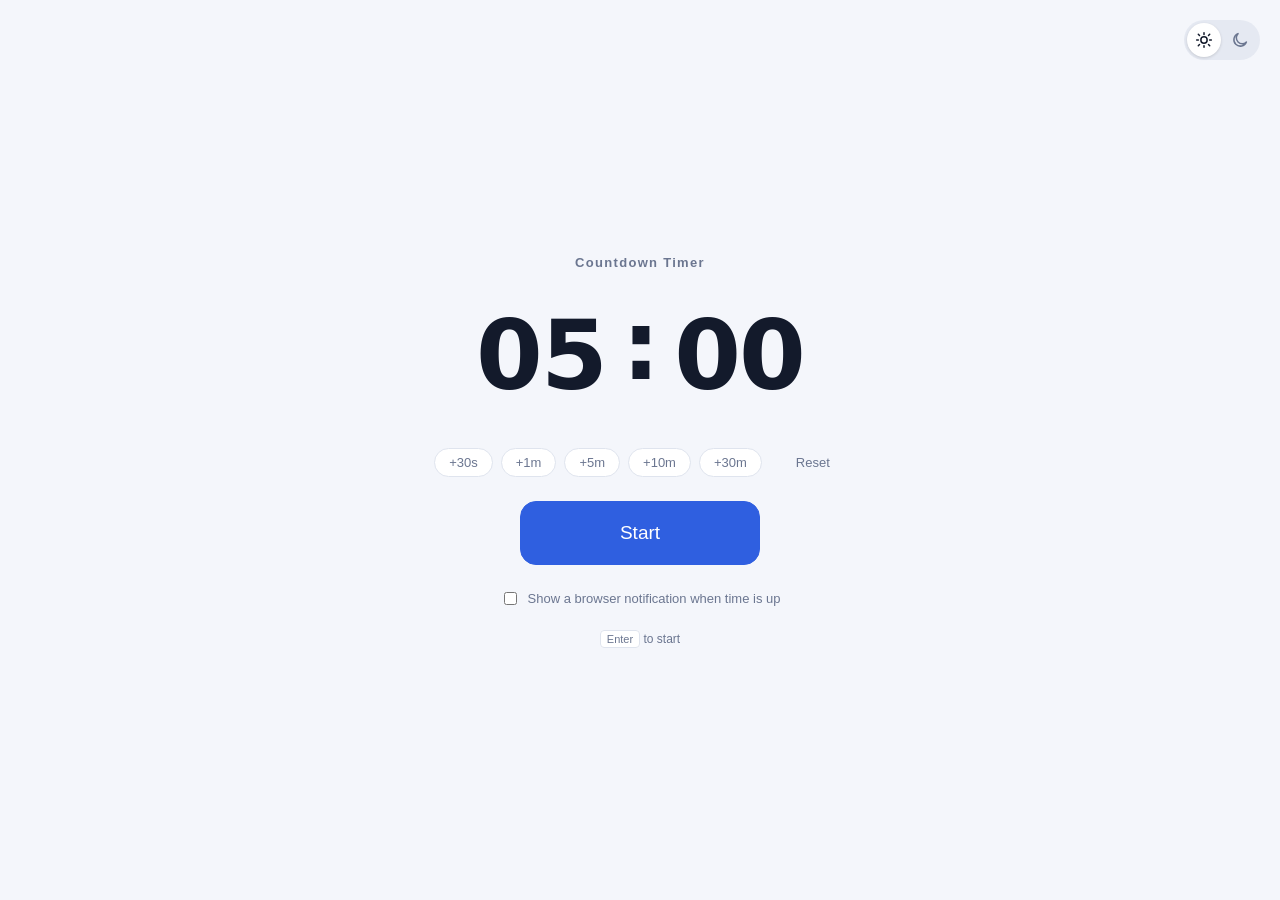
==== countdown/index.html @ 356d5a1c "カウントダウンタイマーを countdown/ ディレクトリへ移動する リポジトリ名を countdown-timer から timer に変更し、複数のタイマーを それぞれのディレクトリで管理できる" ====
<!doctype html>
<html lang="en">
<head>
  <meta charset="utf-8">
  <meta name="viewport" content="width=device-width, initial-scale=1">
  <title>Timer</title>
  <link rel="stylesheet" href="style.css">
  <script>
    // 描画前にテーマを確定させ、初回のちらつきを防ぐ
    try {
      var saved = localStorage.getItem('timer-theme');
      document.documentElement.dataset.theme =
        saved || (matchMedia('(prefers-color-scheme: dark)').matches ? 'dark' : 'light');
    } catch (e) {}
  </script>
</head>
<body>
  <div class="theme-switch" id="themeSwitch" role="group" aria-label="Theme">
    <button class="theme-switch__btn" type="button" data-theme-value="light" aria-label="Light mode" aria-pressed="false">
      <svg viewBox="0 0 24 24" fill="none" stroke="currentColor" stroke-width="2" stroke-linecap="round" aria-hidden="true">
        <circle cx="12" cy="12" r="4.2" />
        <path d="M12 2.2v2.3M12 19.5v2.3M4.4 4.4l1.6 1.6M18 18l1.6 1.6M2.2 12h2.3M19.5 12h2.3M4.4 19.6l1.6-1.6M18 6l1.6-1.6" />
      </svg>
    </button>
    <button class="theme-switch__btn" type="button" data-theme-value="dark" aria-label="Dark mode" aria-pressed="false">
      <svg viewBox="0 0 24 24" fill="none" stroke="currentColor" stroke-width="2" stroke-linecap="round" stroke-linejoin="round" aria-hidden="true">
        <path d="M20.5 14.6A8.6 8.6 0 1 1 9.4 3.5a6.9 6.9 0 0 0 11.1 11.1z" />
      </svg>
    </button>
  </div>

  <!-- 画面 1: 時間の設定 -->
  <main class="setup-screen" id="setupScreen">
    <h1 class="title">Countdown Timer</h1>

    <form class="setup" id="setup" autocomplete="off">
      <div class="time-input">
        <input class="seg" id="minutes" type="text" inputmode="numeric" maxlength="3" value="05" aria-label="Minutes">
        <span class="colon">:</span>
        <input class="seg" id="seconds" type="text" inputmode="numeric" maxlength="2" value="00" aria-label="Seconds">
      </div>

      <div class="presets" id="presets">
        <button type="button" class="chip" data-add="30">+30s</button>
        <button type="button" class="chip" data-add="60">+1m</button>
        <button type="button" class="chip" data-add="300">+5m</button>
        <button type="button" class="chip" data-add="600">+10m</button>
        <button type="button" class="chip" data-add="1800">+30m</button>
        <button type="button" class="reset-btn" id="clearBtn">Reset</button>
      </div>
    </form>

    <button class="btn btn--primary btn--large" id="startBtn" type="button">Start</button>

    <label class="notify">
      <input type="checkbox" id="notifyToggle">
      <span>Show a browser notification when time is up</span>
    </label>

    <p class="hint" id="setupHint"><kbd>Enter</kbd> to start</p>
  </main>

  <!-- 画面 2: カウントダウン -->
  <section class="run-screen" id="runScreen" hidden>
    <output class="display" id="display" aria-live="off">00:00</output>

    <button class="pause-overlay" id="pauseOverlay" type="button" aria-label="Resume">
      <svg viewBox="0 0 100 100" aria-hidden="true">
        <circle class="pause-overlay__disc" cx="50" cy="50" r="47" />
        <path class="pause-overlay__play" d="M38 31 L72 50 L38 69 Z" />
      </svg>
    </button>

    <div class="run-ui" id="runUi">
      <p class="run-status" id="runStatus"></p>
      <div class="run-controls">
        <button class="btn btn--ghost" id="primaryBtn" type="button">Pause</button>
        <button class="btn btn--ghost" id="backBtn" type="button">Back to setup</button>
      </div>
      <p class="hint"><kbd>Space</kbd> <span id="runHintAction">Pause</span>&nbsp;&nbsp;&nbsp;<kbd>Esc</kbd> Back to setup</p>
    </div>

    <div class="bar"><div class="bar__fill" id="progress"></div></div>
  </section>

  <script src="app.js"></script>
</body>
</html>
---- countdown/style.css ----
/* テーマは html の data-theme で決まる。head のスクリプトが描画前に light / dark を書き込む */
:root,
:root[data-theme="light"] {
  --bg: #f4f6fb;
  --surface: #ffffff;
  --border: #dfe4ee;
  --text: #131a2b;
  --text-dim: #6b7690;
  --accent: #2f5fe0;
  --accent-strong: #1f4bc4;
  --danger: #d13b3b;
  --track: #e5e9f2;
  --accent-soft: rgba(47, 95, 224, 0.14);
  --danger-soft: rgba(209, 59, 59, 0.1);
}

:root[data-theme="dark"] {
  --bg: #0e1320;
  --surface: #161d2e;
  --border: #26304a;
  --text: #e8ecf5;
  --text-dim: #8b96ae;
  --accent: #5b8cff;
  --accent-strong: #7aa2ff;
  --danger: #ff6b6b;
  --track: #232c44;
  --accent-soft: rgba(91, 140, 255, 0.22);
  --danger-soft: rgba(255, 107, 107, 0.16);
}

:root {
  --radius: 12px;
  /* 数字用。Mac は SF Pro Display の Bold、他 OS は各システムフォントの太字に落ちる */
  --font-display: "SF Pro Display", -apple-system, BlinkMacSystemFont, "Segoe UI", Roboto,
    "Helvetica Neue", system-ui, sans-serif;
}

* { box-sizing: border-box; }

[hidden] { display: none !important; }

html {
  -webkit-text-size-adjust: 100%; /* iOS Safari が横向きで文字を勝手に拡大するのを止める */
}

body {
  margin: 0;
  min-height: 100vh;
  min-height: 100dvh; /* モバイルでアドレスバーの分だけはみ出さないように */
  touch-action: manipulation; /* 連続タップ (+30s を何度も押す等) でダブルタップズームが起きないように */
  background: var(--bg);
  color: var(--text);
  font-family: "Helvetica Neue", Arial, "Hiragino Kaku Gothic ProN", "Hiragino Sans", Meiryo, sans-serif;
  -webkit-font-smoothing: antialiased;
}

/* ============ テーマ切り替え ============ */

.theme-switch {
  position: fixed;
  top: 20px;
  right: 20px;
  z-index: 2;
  display: flex;
  gap: 2px;
  padding: 3px;
  border-radius: 999px;
  background: var(--track);
  transition: opacity 0.4s ease;
}

/* カウント中に操作 UI が引っ込むときは、テーマ切り替えも一緒に消す */
body:has(.run-screen.is-idle) .theme-switch {
  opacity: 0;
  pointer-events: none;
}

.theme-switch__btn {
  display: grid;
  place-items: center;
  width: 34px;
  height: 34px;
  border: 0;
  border-radius: 999px;
  background: transparent;
  color: var(--text-dim);
  cursor: pointer;
  transition: background 0.18s ease, color 0.18s ease, box-shadow 0.18s ease;
}

.theme-switch__btn:hover { color: var(--text); }

.theme-switch__btn svg {
  width: 18px;
  height: 18px;
}

/* 選択中の側につまみが乗る */
.theme-switch__btn[aria-pressed="true"] {
  background: var(--surface);
  color: var(--text);
  box-shadow: 0 1px 3px rgba(0, 0, 0, 0.14);
}

.theme-switch__btn:focus-visible {
  outline: 2px solid var(--accent);
  outline-offset: 2px;
}

/* ============ 画面 1: 設定 ============ */

.setup-screen {
  min-height: 100vh;
  min-height: 100dvh;
  display: flex;
  flex-direction: column;
  align-items: center;
  justify-content: center;
  gap: 24px;
  padding: 24px;
}

.title {
  margin: 0;
  font-size: 13px;
  font-weight: 600;
  letter-spacing: 0.1em;
  color: var(--text-dim);
}

.setup {
  display: flex;
  flex-direction: column;
  align-items: center;
  gap: 30px;
}

/* 大きな数字そのものが入力欄。時 / 分 / 秒 の 3 セグメントで 1 つの時刻を構成する */
.time-input {
  display: flex;
  align-items: flex-start;
  font-family: var(--font-display);
  font-size: clamp(52px, 12vw, 96px);
  font-weight: 700;
  font-variant-numeric: tabular-nums;
  letter-spacing: -0.02em;
  line-height: 1;
}

.seg {
  /* 分は 3 桁まで伸びる。桁数は JS が --seg-digits で渡す */
  width: calc(var(--seg-digits, 2) * 1ch + 24px);
  padding: 6px 12px;
  border: 0;
  border-radius: 14px;
  background: transparent;
  color: inherit;
  font: inherit;
  font-variant-numeric: inherit;
  letter-spacing: inherit;
  text-align: center;
  caret-color: var(--accent);
  cursor: text;
  transition: background 0.15s ease, box-shadow 0.15s ease;
}

.seg::selection {
  background: var(--accent);
  color: #fff;
}

.seg:hover { box-shadow: inset 0 0 0 2px var(--border); }

.seg:focus {
  outline: none;
  background: var(--accent-soft);
  box-shadow: none;
}

/* 細いドット 2 つは太い数字に挟まれると沈んで見えるので、少し持ち上げて視覚的な中心を合わせる。
   フォントの幾何中心は数字と一致しているため、これは錯視に対する視覚補正。効き方が画面で違うので
   持ち上げ量は 2 画面それぞれで持つ (カウントダウン画面は .display__colon 側で指定)。
   position: relative なら幅・高さは変わらず、カウントダウン画面の fitDisplay() の採寸にも影響しない */
.colon {
  position: relative;
  top: -0.015em;
  padding: 6px 2px;
  line-height: 1;
}

.presets {
  display: flex;
  flex-wrap: wrap;
  justify-content: center;
  gap: 8px;
}

.chip {
  padding: 6px 14px;
  border: 1px solid var(--border);
  border-radius: 999px;
  background: var(--surface);
  color: var(--text-dim);
  font-size: 13px;
  font-family: inherit;
  cursor: pointer;
  transition: color 0.15s ease, border-color 0.15s ease;
}

.reset-btn {
  margin-left: 10px;
  padding: 6px 16px;
  border: 0;
  border-radius: 999px;
  background: transparent;
  color: var(--text-dim);
  font-family: inherit;
  font-size: 13px;
  cursor: pointer;
  transition: background 0.15s ease, color 0.15s ease;
}

.reset-btn:hover {
  background: var(--danger-soft);
  color: var(--danger);
}

.reset-btn:focus-visible {
  outline: 2px solid var(--accent);
  outline-offset: 2px;
}

.chip:hover {
  color: var(--text);
  border-color: var(--accent);
}

/* ============ 画面 2: カウントダウン ============ */

.run-screen {
  position: fixed;
  inset: 0;
  z-index: 1;
  display: flex;
  align-items: center;
  justify-content: center;
  background: var(--bg);
  overflow: hidden;
}

.display {
  font-family: var(--font-display);
  font-size: 100px; /* JS が transform: scale() で画面いっぱいに拡大する基準値 */
  font-weight: 700;
  font-variant-numeric: tabular-nums;
  letter-spacing: -0.03em;
  line-height: 1;
  white-space: nowrap;
  transform-origin: center center;
  will-change: transform;
  transition: filter 0.25s ease, opacity 0.25s ease;
}

/* こちらは scale() で大きく拡大されるぶん錯視が強く出るので、設定画面より深く持ち上げる。
   margin は .display の letter-spacing (負値) でコロンの両隣が詰まるぶんを開け直すもの */
.display__colon {
  position: relative;
  top: -0.11em;
  margin: 0 0.08em;
}

/* 一時停止中: 数字をぼかして、中央の再生アイコンに視線を渡す */
.pause-overlay {
  position: absolute;
  inset: 0;
  display: none;
  place-items: center;
  padding: 0;
  border: 0;
  background: transparent;
  cursor: pointer;
}

.run-screen.is-paused .pause-overlay { display: grid; }

.pause-overlay svg {
  width: clamp(96px, 17vw, 260px);
  height: auto;
  transition: transform 0.2s ease;
}

.pause-overlay:hover svg { transform: scale(1.06); }

.pause-overlay__disc {
  fill: var(--text);
  opacity: 0.1;
}

/* fill と同色の stroke を linejoin: round で重ね、角の丸い三角形にする */
.pause-overlay__play {
  fill: var(--text);
  stroke: var(--text);
  stroke-width: 12;
  stroke-linejoin: round;
  opacity: 0.88;
}

.pause-overlay:focus-visible {
  outline: 2px solid var(--accent);
  outline-offset: -4px;
}

.run-ui {
  position: absolute;
  left: 0;
  right: 0;
  bottom: 28px;
  display: flex;
  flex-direction: column;
  align-items: center;
  gap: 12px;
  transition: opacity 0.4s ease;
}

.run-status {
  margin: 0;
  min-height: 1em; /* 文言が空でも UI の位置が跳ねないように高さを保つ */
  font-size: 12px;
  letter-spacing: 0.1em;
  color: var(--text-dim);
}

.run-controls {
  display: flex;
  gap: 10px;
}

.run-screen { cursor: pointer; }
.run-screen.is-finished { cursor: default; }

/* 操作から一定時間が経ったら数字だけを残す */
.run-screen.is-idle { cursor: none; }
.run-screen.is-idle .run-ui { opacity: 0; pointer-events: none; }

.run-screen.is-paused .display {
  filter: blur(1.6px);
  opacity: 0.5;
}

.run-screen.is-finished .display { color: var(--danger); }
.run-screen.is-finished .run-status { color: var(--danger); }
.run-screen.is-finished .bar__fill { background: var(--danger); }

.bar {
  position: absolute;
  left: 0;
  right: 0;
  bottom: 0;
  height: 3px;
  background: var(--track);
}

.bar__fill {
  height: 100%;
  background: var(--accent);
  transform-origin: left center;
  transform: scaleX(0);
}

/* ============ 共通パーツ ============ */

.btn {
  min-width: 140px;
  padding: 12px 22px;
  border: 1px solid var(--border);
  border-radius: var(--radius);
  background: var(--surface);
  color: var(--text);
  font-size: 15px;
  font-family: inherit;
  cursor: pointer;
  transition: background 0.15s ease, border-color 0.15s ease, color 0.15s ease;
}

.btn:hover { border-color: var(--accent); }

.btn--large {
  min-width: 240px;
  padding: 20px 48px;
  border-radius: 16px;
  font-size: 19px;
  font-weight: 500;
}

.btn--primary {
  background: var(--accent);
  border-color: var(--accent);
  color: #fff;
}

.btn--primary:hover { background: var(--accent-strong); border-color: var(--accent-strong); }

.btn--ghost {
  min-width: 120px;
  padding: 9px 18px;
  background: transparent;
  color: var(--text-dim);
  font-size: 13px;
}

.btn--ghost:hover { color: var(--text); }

.btn:focus-visible {
  outline: 2px solid var(--accent);
  outline-offset: 2px;
}

.notify {
  display: flex;
  align-items: center;
  gap: 8px;
  font-size: 13px;
  color: var(--text-dim);
  cursor: pointer;
}

.hint {
  margin: 0;
  font-size: 12px;
  color: var(--text-dim);
}

kbd {
  padding: 2px 6px;
  border: 1px solid var(--border);
  border-radius: 4px;
  background: var(--surface);
  font-family: inherit;
  font-size: 11px;
}

/* ============ タッチ端末 ============ */

/* キーボード前提のショートカット案内はタッチ端末では出さない。
   設定画面のヒント欄はエラー文言の表示にも使うので、kbd を含むときだけ隠す */
@media (hover: none) and (pointer: coarse) {
  .hint:has(kbd) { display: none; }
}

/* ============ 高さの低い横長画面 (スマホの横向き) ============ */

@media (orientation: landscape) and (max-height: 500px) {
  .theme-switch {
    top: 12px;
    right: 12px;
  }

  .setup-screen {
    gap: 14px;
    padding: 16px;
  }

  .setup { gap: 16px; }

  .btn--large {
    padding: 14px 40px;
    font-size: 17px;
  }

  /* 操作 UI を 1 行にまとめて、数字に使える高さを稼ぐ */
  .run-ui {
    bottom: 16px;
    flex-direction: row;
    flex-wrap: wrap;
    justify-content: center;
  }

  .run-status:empty { display: none; }
}
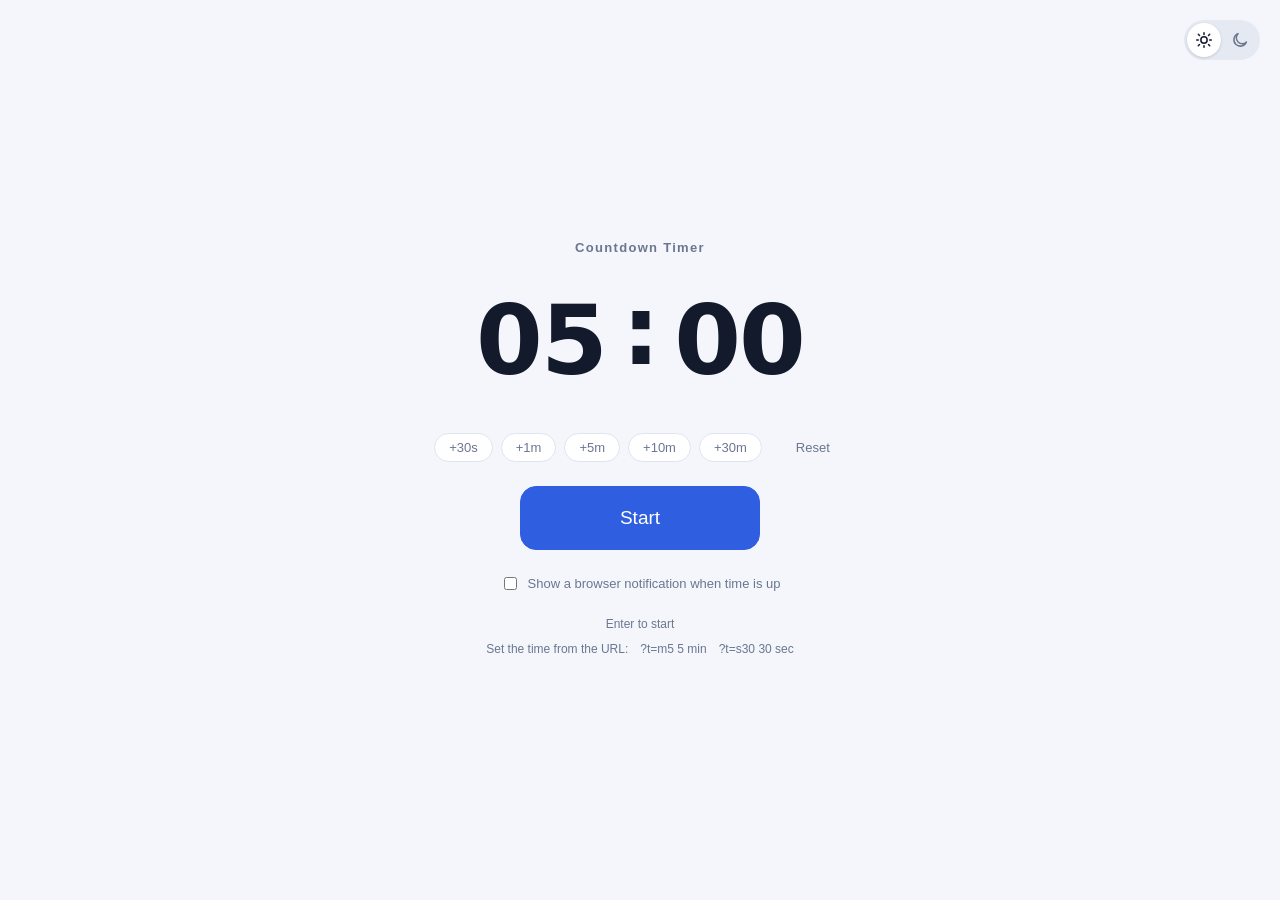
==== commit 420bd58a: "URL の ?t= でカウントダウンの初期時間を指定できるようにする - ?t=m5 で 5 分、?t=s30 で 30 秒、?t=m5s30 で 5 分 30 秒を入力欄にセットする。   60 秒" ====
--- a/countdown/index.html
+++ b/countdown/index.html
@@ -57,7 +57,14 @@
       <span>Show a browser notification when time is up</span>
     </label>
 
-    <p class="hint" id="setupHint"><kbd>Enter</kbd> to start</p>
+    <div class="hints">
+      <p class="hint" id="setupHint"><kbd>Enter</kbd> to start</p>
+      <p class="hint url-tip">
+        <span>Set the time from the URL:</span>
+        <span><code>?t=m5</code> 5 min</span>
+        <span><code>?t=s30</code> 30 sec</span>
+      </p>
+    </div>
   </main>
 
   <!-- 画面 2: カウントダウン -->
--- a/countdown/style.css
+++ b/countdown/style.css
@@ -439,6 +439,36 @@
   font-size: 11px;
 }
 
+/* 設定画面の下の案内。Enter の案内と URL 指定の説明を 1 まとまりとして詰めて並べる */
+.hints {
+  display: flex;
+  flex-direction: column;
+  align-items: center;
+  gap: 8px;
+}
+
+/* 例ごとに折り返さないまとまりにして、狭い画面では例の単位で次の行へ送る */
+.url-tip {
+  display: flex;
+  flex-wrap: wrap;
+  justify-content: center;
+  gap: 2px 12px;
+  line-height: 1.8;
+}
+
+.url-tip > span { white-space: nowrap; }
+
+/* 設定画面の案内は装飾せず、周りの文章と同じ見た目にする。
+   kbd は「タッチ端末では隠す」判定 (.hint:has(kbd)) に使うので、要素は残して見た目だけ打ち消す */
+.hints kbd,
+.hints code {
+  padding: 0;
+  border: 0;
+  background: none;
+  color: inherit;
+  font: inherit;
+}
+
 /* ============ タッチ端末 ============ */
 
 /* キーボード前提のショートカット案内はタッチ端末では出さない。
@@ -476,4 +506,7 @@
   }
 
   .run-status:empty { display: none; }
-}
+
+  /* 高さに余裕がないので、URL 指定の説明は省く */
+  .url-tip { display: none; }
+}
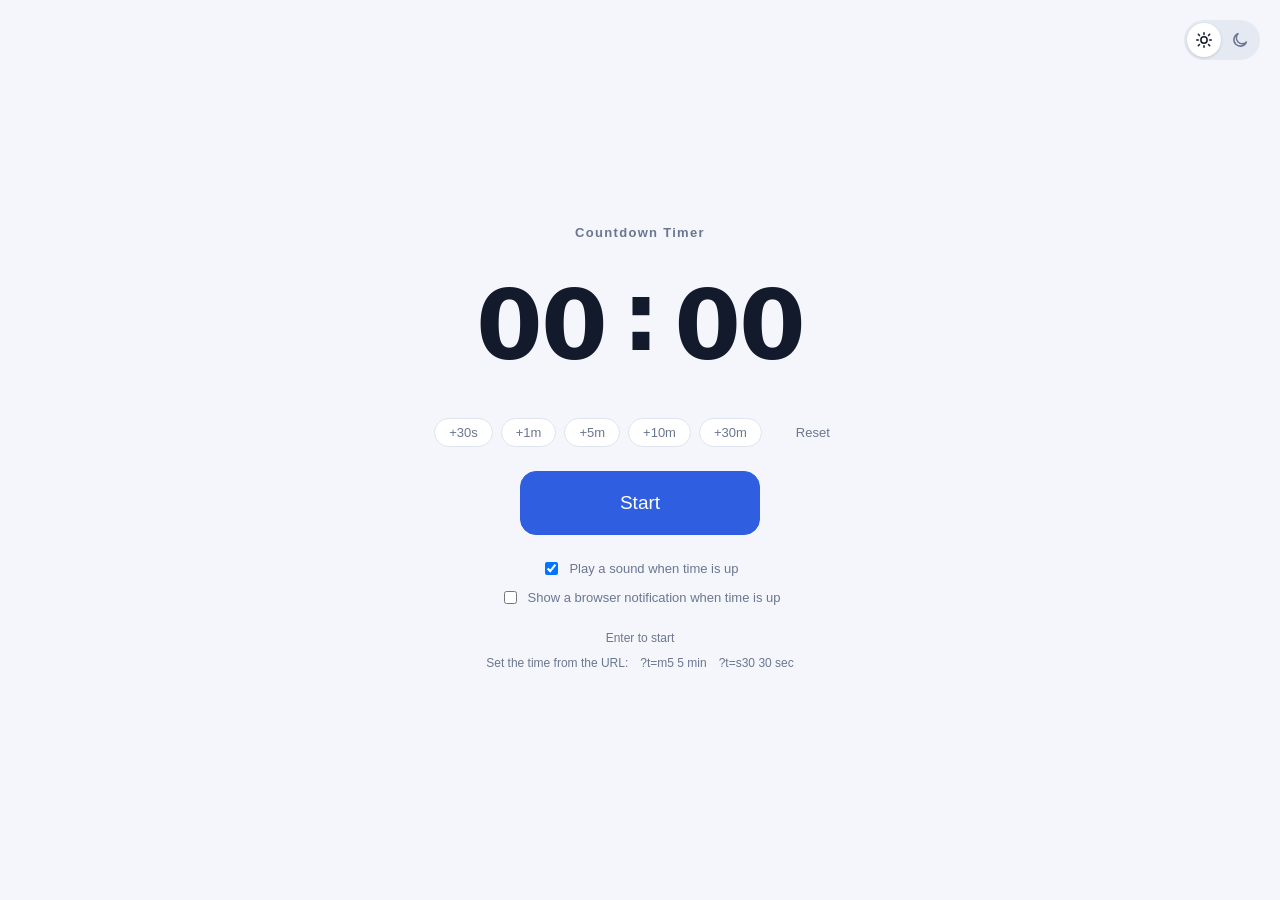
==== commit a78b9d45: "カウントダウンタイマーにサウンドの on/off を追加し、終了時の表示を整える - 終了時の色を赤から緑に変更した。終了状態専用の --finish を新設し、   リセットボタンの hover で" ====
--- a/countdown/index.html
+++ b/countdown/index.html
@@ -6,27 +6,42 @@
   <title>Timer</title>
   <link rel="stylesheet" href="style.css">
   <script>
-    // 描画前にテーマを確定させ、初回のちらつきを防ぐ
+    // 描画前にテーマを確定させ、初回のちらつきを防ぐ。キーは app.js の THEME_KEY と揃える
     try {
-      var saved = localStorage.getItem('timer-theme');
+      var saved = localStorage.getItem('timer:countdown:theme');
       document.documentElement.dataset.theme =
         saved || (matchMedia('(prefers-color-scheme: dark)').matches ? 'dark' : 'light');
     } catch (e) {}
   </script>
 </head>
 <body>
-  <div class="theme-switch" id="themeSwitch" role="group" aria-label="Theme">
-    <button class="theme-switch__btn" type="button" data-theme-value="light" aria-label="Light mode" aria-pressed="false">
-      <svg viewBox="0 0 24 24" fill="none" stroke="currentColor" stroke-width="2" stroke-linecap="round" aria-hidden="true">
-        <circle cx="12" cy="12" r="4.2" />
-        <path d="M12 2.2v2.3M12 19.5v2.3M4.4 4.4l1.6 1.6M18 18l1.6 1.6M2.2 12h2.3M19.5 12h2.3M4.4 19.6l1.6-1.6M18 6l1.6-1.6" />
+  <div class="corner-controls">
+    <button class="sound-toggle" id="soundToggle" type="button" aria-pressed="true">
+      <svg class="sound-toggle__on" viewBox="0 0 24 24" fill="none" stroke="currentColor" stroke-width="2" stroke-linecap="round" stroke-linejoin="round" aria-hidden="true">
+        <path d="M4 9.5h3.2L12 5.6v12.8L7.2 14.5H4z" />
+        <path d="M16.2 8.8a4.5 4.5 0 0 1 0 6.4M18.8 6.2a8 8 0 0 1 0 11.6" />
       </svg>
+      <svg class="sound-toggle__off" viewBox="0 0 24 24" fill="none" stroke="currentColor" stroke-width="2" stroke-linecap="round" stroke-linejoin="round" aria-hidden="true">
+        <path d="M4 9.5h3.2L12 5.6v12.8L7.2 14.5H4z" />
+        <path d="M16.5 9.8l4.4 4.4M20.9 9.8l-4.4 4.4" />
+      </svg>
+      <span class="sound-toggle__on">Sound on</span>
+      <span class="sound-toggle__off">Sound off</span>
     </button>
-    <button class="theme-switch__btn" type="button" data-theme-value="dark" aria-label="Dark mode" aria-pressed="false">
-      <svg viewBox="0 0 24 24" fill="none" stroke="currentColor" stroke-width="2" stroke-linecap="round" stroke-linejoin="round" aria-hidden="true">
-        <path d="M20.5 14.6A8.6 8.6 0 1 1 9.4 3.5a6.9 6.9 0 0 0 11.1 11.1z" />
-      </svg>
-    </button>
+
+    <div class="theme-switch" id="themeSwitch" role="group" aria-label="Theme">
+      <button class="theme-switch__btn" type="button" data-theme-value="light" aria-label="Light mode" aria-pressed="false">
+        <svg viewBox="0 0 24 24" fill="none" stroke="currentColor" stroke-width="2" stroke-linecap="round" aria-hidden="true">
+          <circle cx="12" cy="12" r="4.2" />
+          <path d="M12 2.2v2.3M12 19.5v2.3M4.4 4.4l1.6 1.6M18 18l1.6 1.6M2.2 12h2.3M19.5 12h2.3M4.4 19.6l1.6-1.6M18 6l1.6-1.6" />
+        </svg>
+      </button>
+      <button class="theme-switch__btn" type="button" data-theme-value="dark" aria-label="Dark mode" aria-pressed="false">
+        <svg viewBox="0 0 24 24" fill="none" stroke="currentColor" stroke-width="2" stroke-linecap="round" stroke-linejoin="round" aria-hidden="true">
+          <path d="M20.5 14.6A8.6 8.6 0 1 1 9.4 3.5a6.9 6.9 0 0 0 11.1 11.1z" />
+        </svg>
+      </button>
+    </div>
   </div>
 
   <!-- 画面 1: 時間の設定 -->
@@ -35,7 +50,7 @@
 
     <form class="setup" id="setup" autocomplete="off">
       <div class="time-input">
-        <input class="seg" id="minutes" type="text" inputmode="numeric" maxlength="3" value="05" aria-label="Minutes">
+        <input class="seg" id="minutes" type="text" inputmode="numeric" maxlength="3" value="00" aria-label="Minutes">
         <span class="colon">:</span>
         <input class="seg" id="seconds" type="text" inputmode="numeric" maxlength="2" value="00" aria-label="Seconds">
       </div>
@@ -52,10 +67,17 @@
 
     <button class="btn btn--primary btn--large" id="startBtn" type="button">Start</button>
 
-    <label class="notify">
-      <input type="checkbox" id="notifyToggle">
-      <span>Show a browser notification when time is up</span>
-    </label>
+    <div class="checks">
+      <label class="check">
+        <input type="checkbox" id="soundCheck" checked>
+        <span>Play a sound when time is up</span>
+      </label>
+
+      <label class="check">
+        <input type="checkbox" id="notifyToggle">
+        <span>Show a browser notification when time is up</span>
+      </label>
+    </div>
 
     <div class="hints">
       <p class="hint" id="setupHint"><kbd>Enter</kbd> to start</p>
--- a/countdown/style.css
+++ b/countdown/style.css
@@ -9,6 +9,7 @@
   --accent: #2f5fe0;
   --accent-strong: #1f4bc4;
   --danger: #d13b3b;
+  --finish: #17804a;
   --track: #e5e9f2;
   --accent-soft: rgba(47, 95, 224, 0.14);
   --danger-soft: rgba(209, 59, 59, 0.1);
@@ -23,6 +24,7 @@
   --accent: #5b8cff;
   --accent-strong: #7aa2ff;
   --danger: #ff6b6b;
+  --finish: #5fd39a;
   --track: #232c44;
   --accent-soft: rgba(91, 140, 255, 0.22);
   --danger-soft: rgba(255, 107, 107, 0.16);
@@ -56,23 +58,67 @@
 
 /* ============ テーマ切り替え ============ */
 
-.theme-switch {
+/* 右上の操作類。サウンドとテーマを 1 つのまとまりとして置き、位置はここだけで持つ */
+.corner-controls {
   position: fixed;
   top: 20px;
   right: 20px;
   z-index: 2;
   display: flex;
+  align-items: center;
+  gap: 8px;
+  transition: opacity 0.4s ease;
+}
+
+/* カウント中に操作 UI が引っ込むときは、右上の操作類も一緒に消す */
+body:has(.run-screen.is-idle) .corner-controls {
+  opacity: 0;
+  pointer-events: none;
+}
+
+/* サウンドの切り替えはカウントダウン画面だけに出す。設定画面では同じ役割をチェックボックスが持つ */
+body:has(.run-screen[hidden]) .sound-toggle { display: none; }
+
+.sound-toggle {
+  display: flex;
+  align-items: center;
+  gap: 7px;
+  height: 40px;  /* テーマ切り替え (34px + 上下 3px の余白) と高さを揃える */
+  padding: 0 14px;
+  border: 0;
+  border-radius: 999px;
+  background: var(--track);
+  color: var(--text-dim);
+  font-family: inherit;
+  font-size: 13px;
+  cursor: pointer;
+  transition: color 0.18s ease;
+}
+
+.sound-toggle:hover { color: var(--text); }
+.sound-toggle[aria-pressed="true"] { color: var(--text); }
+
+.sound-toggle svg {
+  width: 18px;
+  height: 18px;
+}
+
+/* 消音中はスピーカーに斜線の入った側へ差し替える */
+.sound-toggle__off { display: none; }
+.sound-toggle[aria-pressed="false"] .sound-toggle__on { display: none; }
+.sound-toggle[aria-pressed="false"] .sound-toggle__off { display: block; }
+
+.sound-toggle:focus-visible {
+  outline: 2px solid var(--accent);
+  outline-offset: 2px;
+}
+
+.theme-switch {
+  display: flex;
   gap: 2px;
   padding: 3px;
   border-radius: 999px;
   background: var(--track);
-  transition: opacity 0.4s ease;
-}
-
-/* カウント中に操作 UI が引っ込むときは、テーマ切り替えも一緒に消す */
-body:has(.run-screen.is-idle) .theme-switch {
-  opacity: 0;
-  pointer-events: none;
 }
 
 .theme-switch__btn {
@@ -347,9 +393,9 @@
   opacity: 0.5;
 }
 
-.run-screen.is-finished .display { color: var(--danger); }
-.run-screen.is-finished .run-status { color: var(--danger); }
-.run-screen.is-finished .bar__fill { background: var(--danger); }
+.run-screen.is-finished .display { color: var(--finish); }
+.run-screen.is-finished .run-status { color: var(--finish); }
+.run-screen.is-finished .bar__fill { background: var(--finish); }
 
 .bar {
   position: absolute;
@@ -415,7 +461,15 @@
   outline-offset: 2px;
 }
 
-.notify {
+/* Start の下に積むチェックボックス群 */
+.checks {
+  display: flex;
+  flex-direction: column;
+  align-items: center;
+  gap: 10px;
+}
+
+.check {
   display: flex;
   align-items: center;
   gap: 8px;
@@ -480,7 +534,7 @@
 /* ============ 高さの低い横長画面 (スマホの横向き) ============ */
 
 @media (orientation: landscape) and (max-height: 500px) {
-  .theme-switch {
+  .corner-controls {
     top: 12px;
     right: 12px;
   }
